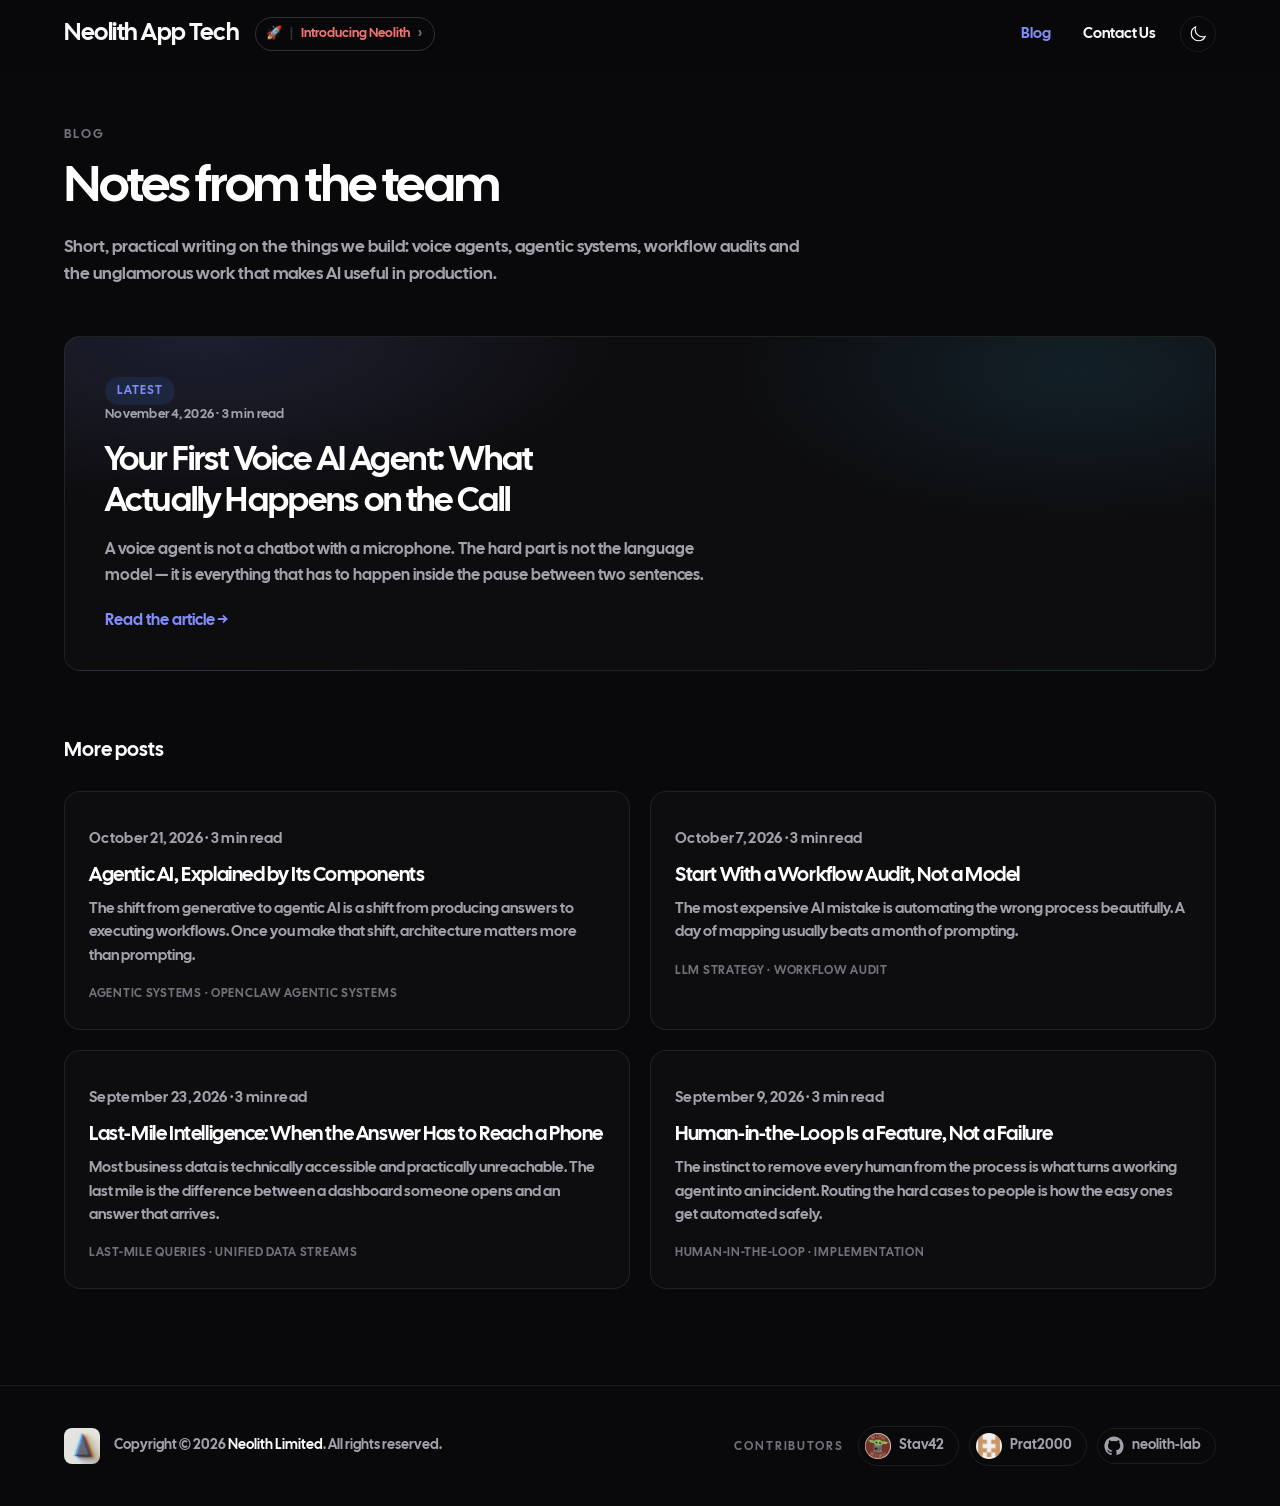
==== blog/index.html @ c1da1bc9 "Add blog: five 3-minute posts on the site's topics - blog/index.html lists the posts, with the voice" ====
<!DOCTYPE html>
<html lang="en" data-theme="dark">
<head>
<meta charset="utf-8">
<meta name="viewport" content="width=device-width, initial-scale=1">
<title>Blog | Neolith</title>
<meta name="description" content="Notes from the Neolith team on voice AI agents, agentic systems, workflow audits and getting intelligence to the last mile.">
<link rel="canonical" href="https://neolith-lab.github.io/blog/">
<meta property="og:title" content="Blog | Neolith">
<meta property="og:description" content="Notes from the Neolith team on voice AI agents, agentic systems, workflow audits and getting intelligence to the last mile.">
<meta property="og:url" content="https://neolith-lab.github.io/blog/">
<meta property="og:type" content="article">
<meta property="og:site_name" content="Neolith">
<link rel="icon" href="../assets/logo.svg">
<link rel="apple-touch-icon" href="../assets/logo.svg">
<link rel="stylesheet" href="../styles.css">
</head>
<body>

<header class="site-header" id="top">
  <div class="container header-inner">
    <div class="brand">
      <a class="brand-mark" href="../">Neolith App Tech</a>
      <a class="badge" href="../#services">
        <span>🚀</span><span class="sep">|</span>
        <span class="label">Introducing Neolith</span>
        <span class="chev">›</span>
      </a>
    </div>
    <nav class="header-nav">
      <a href="index.html" class="is-active">Blog</a>
      <a href="mailto:sales@neolithapp.com">Contact Us</a>
      <button class="theme-toggle" type="button" id="theme-toggle" aria-label="Toggle theme">
        <svg class="icon-sun" viewBox="0 0 24 24" fill="none" stroke="currentColor" stroke-width="1.5"><path stroke-linecap="round" stroke-linejoin="round" d="M12 3v2.25m6.364.386-1.591 1.591M21 12h-2.25m-.386 6.364-1.591-1.591M12 18.75V21m-4.773-4.227-1.591 1.591M5.25 12H3m4.227-4.773L5.636 5.636M15.75 12a3.75 3.75 0 1 1-7.5 0 3.75 3.75 0 0 1 7.5 0Z"/></svg>
        <svg class="icon-moon" viewBox="0 0 24 24" fill="none" stroke="currentColor" stroke-width="1.5"><path stroke-linecap="round" stroke-linejoin="round" d="M21.752 15.002A9.72 9.72 0 0 1 18 15.75c-5.385 0-9.75-4.365-9.75-9.75 0-1.33.266-2.597.748-3.752A9.753 9.753 0 0 0 3 11.25C3 16.635 7.365 21 12.75 21a9.753 9.753 0 0 0 9.002-5.998Z"/></svg>
      </button>
    </nav>
  </div>
</header>
<main>
  <section class="blog">
    <div class="container">
      <div class="blog-head">
        <p class="eyebrow">Blog</p>
        <h1>Notes from the team</h1>
        <p class="blog-intro">Short, practical writing on the things we build: voice agents, agentic systems, workflow audits and the unglamorous work that makes AI useful in production.</p>
      </div>

      <a class="featured-post" href="voice-ai-agent.html">
        <span class="tag">Latest</span>
        <p class="post-meta"><time datetime="2026-11-04">November 4, 2026</time> · 3 min read</p>
        <h2>Your First Voice AI Agent: What Actually Happens on the Call</h2>
        <p>A voice agent is not a chatbot with a microphone. The hard part is not the language model — it is everything that has to happen inside the pause between two sentences.</p>
        <span class="read-more">Read the article →</span>
      </a>

      <h2 class="post-list-title">More posts</h2>
      <div class="post-list">
        <a class="post-card" href="agentic-ai-components.html">
          <p class="post-meta"><time datetime="2026-10-21">October 21, 2026</time> · 3 min read</p>
          <h3>Agentic AI, Explained by Its Components</h3>
          <p>The shift from generative to agentic AI is a shift from producing answers to executing workflows. Once you make that shift, architecture matters more than prompting.</p>
          <span class="post-card-tags">Agentic Systems · Openclaw Agentic Systems</span>
        </a>
        <a class="post-card" href="workflow-audit-first.html">
          <p class="post-meta"><time datetime="2026-10-07">October 7, 2026</time> · 3 min read</p>
          <h3>Start With a Workflow Audit, Not a Model</h3>
          <p>The most expensive AI mistake is automating the wrong process beautifully. A day of mapping usually beats a month of prompting.</p>
          <span class="post-card-tags">LLM Strategy · Workflow Audit</span>
        </a>
        <a class="post-card" href="last-mile-intelligence.html">
          <p class="post-meta"><time datetime="2026-09-23">September 23, 2026</time> · 3 min read</p>
          <h3>Last-Mile Intelligence: When the Answer Has to Reach a Phone</h3>
          <p>Most business data is technically accessible and practically unreachable. The last mile is the difference between a dashboard someone opens and an answer that arrives.</p>
          <span class="post-card-tags">Last-Mile Queries · Unified Data Streams</span>
        </a>
        <a class="post-card" href="human-in-the-loop.html">
          <p class="post-meta"><time datetime="2026-09-09">September 9, 2026</time> · 3 min read</p>
          <h3>Human-in-the-Loop Is a Feature, Not a Failure</h3>
          <p>The instinct to remove every human from the process is what turns a working agent into an incident. Routing the hard cases to people is how the easy ones get automated safely.</p>
          <span class="post-card-tags">Human-in-the-Loop · Implementation</span>
        </a>
      </div>
    </div>
  </section>
</main>

<footer class="site-footer">
  <div class="container footer-inner">
    <div class="footer-brand">
      <img src="../assets/Neolith_logo.jpeg" alt="Neolith" width="36" height="36">
      <p>Copyright © 2026 <strong>Neolith Limited</strong>. All rights reserved.</p>
    </div>
    <div class="footer-contributors">
      <span class="label">Contributors</span>
      <a href="https://github.com/Stav42">
        <img src="../assets/contributors/stav42.png" alt="" width="26" height="26" loading="lazy">
        Stav42
      </a>
      <a href="https://github.com/Prat2000">
        <img src="../assets/contributors/prat2000.png" alt="" width="26" height="26" loading="lazy">
        Prat2000
      </a>
      <a href="https://github.com/neolith-lab" title="Neolith on GitHub">
        <svg viewBox="0 0 24 24" width="20" height="20" fill="currentColor" aria-hidden="true"><path d="M12 .5C5.73.5.5 5.73.5 12c0 5.08 3.29 9.39 7.86 10.91.58.11.79-.25.79-.56v-2.17c-3.2.7-3.88-1.37-3.88-1.37-.53-1.34-1.29-1.7-1.29-1.7-1.06-.72.08-.71.08-.71 1.17.08 1.78 1.2 1.78 1.2 1.04 1.79 2.73 1.27 3.4.97.1-.75.4-1.27.73-1.56-2.55-.29-5.23-1.28-5.23-5.7 0-1.26.45-2.29 1.19-3.09-.12-.29-.52-1.47.11-3.06 0 0 .97-.31 3.18 1.18a11.1 11.1 0 0 1 5.79 0c2.2-1.49 3.17-1.18 3.17-1.18.63 1.59.24 2.77.12 3.06.74.8 1.18 1.83 1.18 3.09 0 4.43-2.69 5.41-5.25 5.69.41.36.78 1.06.78 2.14v3.18c0 .31.21.68.8.56A11.5 11.5 0 0 0 23.5 12C23.5 5.73 18.27.5 12 .5Z"/></svg>
        neolith-lab
      </a>
    </div>
  </div>
</footer>

<script>
(function () {
  var root = document.documentElement;
  var btn = document.getElementById('theme-toggle');
  try {
    var saved = localStorage.getItem('theme');
    if (saved === 'light' || saved === 'dark') root.setAttribute('data-theme', saved);
  } catch (e) {}
  btn.addEventListener('click', function () {
    var next = root.getAttribute('data-theme') === 'dark' ? 'light' : 'dark';
    root.setAttribute('data-theme', next);
    try { localStorage.setItem('theme', next); } catch (e) {}
  });
  var header = document.querySelector('.site-header');
  window.addEventListener('scroll', function () {
    header.classList.toggle('is-stuck', window.scrollY > 8);
  }, { passive: true });
})();
</script>
</body>
</html>
---- styles.css ----
/* ==========================================================================
   Neolith — company site (static rebuild of neolithapp.com/en)
   Dark theme is the default, matching the live site. Light theme via
   the header toggle, which sets [data-theme="light"] on <html>.
   ========================================================================== */

@font-face {
  font-family: "Neolith Sans";
  src: url("assets/fonts/neolith-sans.woff2") format("woff2");
  font-weight: 100 900;
  font-display: swap;
}
@font-face {
  font-family: "Neolith Mono";
  src: url("assets/fonts/neolith-mono.woff2") format("woff2");
  font-weight: 100 900;
  font-display: swap;
}

:root {
  --bg: #09090b;            /* zinc-950, matches live body background */
  --bg-elevated: #101013;
  --fg: #fafafa;
  --fg-strong: #ffffff;
  --muted: #a1a1aa;         /* zinc-400 */
  --muted-soft: #71717a;    /* zinc-500 */
  --card: rgba(255, 255, 255, 0.02);
  --card-hover: rgba(255, 255, 255, 0.045);
  --border: rgba(255, 255, 255, 0.08);
  --border-strong: rgba(255, 255, 255, 0.16);
  --accent: #3b82f6;        /* blue-500 — icons and buttons */
  --accent-soft: rgba(59, 130, 246, 0.12);
  --accent-2: #818cf8;      /* indigo-400 — hero wordmark */
  --accent-3: #38bdf8;      /* sky-400 */
  --radius: 0.75rem;
  --radius-lg: 1rem;
  --max: 1200px;
  --font-sans: "Neolith Sans", ui-sans-serif, system-ui, -apple-system,
    "Segoe UI", Roboto, sans-serif;
  --font-mono: "Neolith Mono", ui-monospace, SFMono-Regular, Menlo, monospace;
  color-scheme: dark;
}

[data-theme="light"] {
  --bg: #ffffff;
  --bg-elevated: #fafafa;
  --fg: #18181b;
  --fg-strong: #09090b;
  --muted: #52525b;
  --muted-soft: #71717a;
  --card: rgba(0, 0, 0, 0.015);
  --card-hover: rgba(0, 0, 0, 0.035);
  --border: rgba(0, 0, 0, 0.09);
  --border-strong: rgba(0, 0, 0, 0.18);
  color-scheme: light;
}

* { box-sizing: border-box; }

html { scroll-behavior: smooth; }

body {
  margin: 0;
  background: var(--bg);
  color: var(--fg);
  font-family: var(--font-sans);
  font-size: 16px;
  line-height: 1.6;
  -webkit-font-smoothing: antialiased;
  overflow-x: hidden;
}

a { color: inherit; text-decoration: none; }

img { max-width: 100%; display: block; }

.container {
  width: 100%;
  max-width: var(--max);
  margin: 0 auto;
  padding: 0 24px;
}

/* ------------------------------------------------------------------ header */

.site-header {
  position: sticky;
  top: 0;
  z-index: 50;
  backdrop-filter: blur(12px);
  background: color-mix(in srgb, var(--bg) 80%, transparent);
  border-bottom: 1px solid transparent;
}
.site-header.is-stuck { border-bottom-color: var(--border); }

.header-inner {
  display: flex;
  align-items: center;
  justify-content: space-between;
  gap: 16px;
  height: 68px;
}

.brand {
  display: flex;
  align-items: center;
  gap: 16px;
  min-width: 0;
}
.brand-mark {
  font-size: 1.5rem;
  font-weight: 600;
  letter-spacing: -0.02em;
  white-space: nowrap;
}
.brand-mark span { color: var(--accent-2); }

.badge {
  display: inline-flex;
  align-items: center;
  gap: 8px;
  padding: 6px 12px 6px 10px;
  border: 1px solid var(--border-strong);
  border-radius: 999px;
  font-size: 0.8125rem;
  color: var(--muted);
  white-space: nowrap;
  transition: border-color 0.2s, color 0.2s;
}
.badge:hover { border-color: var(--accent); color: var(--fg); }
.badge .sep { color: var(--border-strong); }
.badge .label { color: #f87171; }
.badge .chev { opacity: 0.7; }

.header-nav {
  display: flex;
  align-items: center;
  gap: 8px;
}
.header-nav a {
  padding: 8px 12px;
  font-size: 0.9375rem;
  color: var(--fg);
  border-radius: 8px;
  transition: color 0.2s, background 0.2s;
}
.header-nav a:hover { color: var(--accent-2); background: var(--card-hover); }

.theme-toggle {
  display: inline-flex;
  align-items: center;
  justify-content: center;
  width: 36px;
  height: 36px;
  margin-left: 4px;
  padding: 0;
  background: transparent;
  border: 1px solid var(--border);
  border-radius: 999px;
  color: var(--fg);
  cursor: pointer;
  transition: border-color 0.2s, color 0.2s;
}
.theme-toggle:hover { border-color: var(--accent); color: var(--accent-2); }
.theme-toggle svg { width: 18px; height: 18px; }
[data-theme="light"] .icon-moon,
[data-theme="dark"] .icon-sun { display: none; }

/* -------------------------------------------------------------------- hero */

.hero {
  position: relative;
  padding: 56px 0 96px;
}
/* decorative light streaks behind the hero, like the live site */
.hero::before {
  content: "";
  position: absolute;
  inset: -20% -10% auto -10%;
  height: 620px;
  background:
    radial-gradient(420px 300px at 62% 8%, rgba(129, 140, 248, 0.16), transparent 70%),
    radial-gradient(360px 260px at 76% 26%, rgba(236, 72, 153, 0.10), transparent 70%),
    radial-gradient(300px 240px at 52% 36%, rgba(56, 189, 248, 0.10), transparent 70%);
  filter: blur(10px);
  pointer-events: none;
}
.hero > .container { position: relative; z-index: 1; }

.hero-grid {
  display: grid;
  grid-template-columns: minmax(0, 1.05fr) minmax(0, 1fr);
  gap: 56px;
  align-items: start;
}

.hero-copy { padding-top: 40px; }

.hero h1 {
  margin: 0;
  font-size: clamp(2.75rem, 5vw, 4rem);
  line-height: 1.06;
  letter-spacing: -0.03em;
  font-weight: 700;
  color: var(--fg-strong);
  text-wrap: balance;
}
.hero h1 .accent {
  background: linear-gradient(100deg, var(--accent-2), var(--accent-3));
  -webkit-background-clip: text;
  background-clip: text;
  color: transparent;
}

.hero-sub {
  margin: 24px 0 0;
  font-size: 1.125rem;
  color: var(--muted);
  max-width: 32ch;
}

.hero-actions {
  display: flex;
  align-items: center;
  gap: 24px;
  flex-wrap: wrap;
  margin-top: 32px;
}

.btn-primary {
  display: inline-flex;
  align-items: center;
  gap: 8px;
  padding: 12px 24px;
  background: var(--accent);
  color: #fff;
  font-weight: 600;
  border-radius: 10px;
  transition: filter 0.2s, transform 0.2s;
}
.btn-primary:hover { filter: brightness(1.1); transform: translateY(-1px); }

/* co-founders — the two linked contributor avatars */
.contributors-inline {
  display: flex;
  align-items: center;
  gap: 12px;
}
.avatar-stack { display: flex; }
.avatar-stack a {
  display: block;
  width: 52px;
  height: 52px;
  border-radius: 999px;
  border: 2px solid var(--bg);
  overflow: hidden;
  margin-left: -14px;
  transition: transform 0.3s, z-index 0.3s;
}
.avatar-stack a:first-child { margin-left: 0; }
.avatar-stack a:hover { transform: scale(1.08) translateY(-2px); z-index: 2; }
.avatar-stack img { width: 100%; height: 100%; object-fit: cover; }

.contributors-inline .who { font-size: 0.875rem; line-height: 1.35; }
.contributors-inline .who strong { display: block; font-weight: 600; }
.contributors-inline .who span { color: var(--muted); }

/* ------------------------------------------------------- capability cards */

.card-grid {
  display: grid;
  grid-template-columns: repeat(2, minmax(0, 1fr));
  gap: 16px;
}
.card-grid .card:nth-child(odd) { margin-top: 0; }
.card-grid .card:nth-child(even) { margin-top: 40px; }

.card {
  position: relative;
  padding: 24px 22px;
  background: var(--card);
  border: 1px solid var(--border);
  border-radius: var(--radius-lg);
  overflow: hidden;
  transition: background 0.25s, border-color 0.25s, transform 0.25s;
}
.card:hover {
  background: var(--card-hover);
  border-color: var(--border-strong);
  transform: translateY(-3px);
}
/* thin coloured rule along the top edge, as on the live cards */
.card::before {
  content: "";
  position: absolute;
  top: 0;
  left: 22px;
  width: 56px;
  height: 2px;
  border-radius: 2px;
  background: linear-gradient(90deg, var(--accent), var(--accent-2));
}
.card:nth-child(2)::before { background: linear-gradient(90deg, #f59e0b, #ef4444); }
.card:nth-child(3)::before { background: linear-gradient(90deg, #22c55e, #14b8a6); }
.card:nth-child(4)::before { background: linear-gradient(90deg, var(--accent-3), var(--accent-2)); }
.card:nth-child(5)::before { background: linear-gradient(90deg, #a855f7, #ec4899); }
.card:nth-child(6)::before { background: linear-gradient(90deg, #f97316, #f59e0b); }
.card:nth-child(7)::before { background: linear-gradient(90deg, #14b8a6, var(--accent-3)); }

.card-icon {
  display: inline-flex;
  align-items: center;
  justify-content: center;
  width: 34px;
  height: 34px;
  border-radius: 9px;
  border: 1px solid var(--border);
  background: var(--card-hover);
  color: var(--fg);
  margin-bottom: 18px;
}
.card-icon svg { width: 17px; height: 17px; }

.card h3 {
  margin: 0 0 10px;
  font-size: 1.25rem;
  font-weight: 600;
  letter-spacing: -0.015em;
  color: var(--fg-strong);
}
.card p {
  margin: 0;
  font-size: 0.9375rem;
  line-height: 1.55;
  color: var(--muted);
}

/* ---------------------------------------------------------------- services */

.services { padding: 64px 0 96px; }

.section-head { text-align: center; margin-bottom: 72px; }
.section-head .eyebrow {
  margin: 0;
  font-size: 0.8125rem;
  font-weight: 500;
  letter-spacing: 0.18em;
  text-transform: uppercase;
  color: var(--muted-soft);
}
.section-head h2 {
  margin: 14px auto 0;
  font-size: clamp(1.875rem, 3.4vw, 3rem);
  line-height: 1.15;
  letter-spacing: -0.025em;
  font-weight: 600;
  color: var(--fg-strong);
  max-width: 22ch;
}

.service {
  display: grid;
  grid-template-columns: minmax(0, 1fr) minmax(0, 1.15fr);
  gap: 64px;
  align-items: center;
  margin-bottom: 96px;
}
.service:last-child { margin-bottom: 0; }
.service:nth-child(even) .service-copy { order: 2; }

.service-copy h3 {
  margin: 0;
  font-size: clamp(1.5rem, 2.4vw, 1.875rem);
  line-height: 1.25;
  font-weight: 700;
  letter-spacing: -0.02em;
  color: var(--fg-strong);
}
.service-copy > p {
  margin: 14px 0 0;
  color: var(--muted);
  font-size: 1rem;
}

.sub-feature {
  display: flex;
  gap: 18px;
  align-items: flex-start;
  margin-top: 30px;
}
.sub-feature .icon {
  flex-shrink: 0;
  display: flex;
  align-items: center;
  justify-content: center;
  width: 40px;
  height: 40px;
  border-radius: 10px;
  background: var(--accent-soft);
  color: var(--accent);
}
.sub-feature .icon svg { width: 22px; height: 22px; }
.sub-feature h4 {
  margin: 2px 0 0;
  font-size: 1rem;
  font-weight: 600;
  color: var(--fg-strong);
}
.sub-feature p {
  margin: 5px 0 0;
  font-size: 0.875rem;
  line-height: 1.6;
  color: var(--muted);
}

.service-visual img {
  width: 100%;
  height: auto;
  border-radius: var(--radius-lg);
  border: 1px solid var(--border);
  box-shadow: 0 24px 60px rgba(0, 0, 0, 0.45);
}

/* ------------------------------------------------------------------ footer */

.site-footer { border-top: 1px solid var(--border); padding: 40px 0; }
.footer-inner {
  display: flex;
  flex-wrap: wrap;
  align-items: center;
  justify-content: space-between;
  gap: 20px;
}
.footer-brand { display: flex; align-items: center; gap: 14px; }
.footer-brand img { width: 36px; height: 36px; border-radius: 8px; }
.footer-brand p { margin: 0; font-size: 0.875rem; color: var(--muted); line-height: 1.7; }
.footer-brand strong { color: var(--fg); font-weight: 600; }

.footer-contributors { display: flex; align-items: center; gap: 10px; flex-wrap: wrap; }
.footer-contributors .label {
  font-size: 0.75rem;
  letter-spacing: 0.16em;
  text-transform: uppercase;
  color: var(--muted-soft);
  margin-right: 4px;
}
.footer-contributors a {
  display: inline-flex;
  align-items: center;
  gap: 8px;
  padding: 6px 14px 6px 6px;
  border: 1px solid var(--border);
  border-radius: 999px;
  font-size: 0.875rem;
  color: var(--muted);
  transition: border-color 0.2s, color 0.2s;
}
.footer-contributors a:hover { border-color: var(--accent); color: var(--fg); }
.footer-contributors img {
  width: 26px;
  height: 26px;
  border-radius: 999px;
  object-fit: cover;
}

/* ------------------------------------------------------------- responsive */

@media (max-width: 1080px) {
  .hero-grid { grid-template-columns: minmax(0, 1fr); gap: 56px; }
  .hero-copy { padding-top: 8px; }
  .service { grid-template-columns: minmax(0, 1fr); gap: 32px; }
  .service:nth-child(even) .service-copy { order: 0; }
}

@media (max-width: 720px) {
  .badge { display: none; }
  .card-grid { grid-template-columns: minmax(0, 1fr); }
  .card-grid .card:nth-child(even) { margin-top: 0; }
  .hero { padding: 32px 0 64px; }
  .services, .service { padding-bottom: 0; }
  .service { margin-bottom: 64px; }
  .footer-inner { flex-direction: column; align-items: flex-start; }
}

@media (prefers-reduced-motion: reduce) {
  * { animation: none !important; transition: none !important; }
  html { scroll-behavior: auto; }
}

/* ==========================================================================
   Blog
   ========================================================================== */

.eyebrow {
  margin: 0;
  font-size: 0.8125rem;
  font-weight: 500;
  letter-spacing: 0.18em;
  text-transform: uppercase;
  color: var(--muted-soft);
}

.header-nav a.is-active { color: var(--accent-2); }

.blog { padding: 56px 0 96px; }

.blog-head { max-width: 46rem; margin-bottom: 48px; }
.blog-head h1 {
  margin: 14px 0 0;
  font-size: clamp(2.25rem, 4vw, 3.25rem);
  line-height: 1.1;
  letter-spacing: -0.03em;
  font-weight: 700;
  color: var(--fg-strong);
}
.blog-intro {
  margin: 18px 0 0;
  font-size: 1.0625rem;
  color: var(--muted);
}

.post-meta {
  margin: 0;
  font-size: 0.8125rem;
  letter-spacing: 0.02em;
  color: var(--muted-soft);
}

/* the newest post, pulled out on top */
.featured-post {
  position: relative;
  display: block;
  padding: 40px 40px 36px;
  margin-bottom: 64px;
  border: 1px solid var(--border);
  border-radius: var(--radius-lg);
  background:
    radial-gradient(600px 240px at 12% 0%, rgba(129, 140, 248, 0.14), transparent 70%),
    radial-gradient(500px 220px at 88% 10%, rgba(56, 189, 248, 0.10), transparent 70%),
    var(--card);
  transition: border-color 0.25s, transform 0.25s;
}
.featured-post:hover { border-color: var(--border-strong); transform: translateY(-3px); }
.featured-post h2 {
  margin: 16px 0 0;
  font-size: clamp(1.5rem, 2.8vw, 2.125rem);
  line-height: 1.2;
  letter-spacing: -0.025em;
  font-weight: 700;
  color: var(--fg-strong);
  max-width: 26ch;
}
.featured-post > p {
  margin: 14px 0 0;
  max-width: 62ch;
  color: var(--muted);
}
.featured-post .post-meta { margin-top: 16px; }
.featured-post .post-meta:first-of-type { margin-top: 0; order: -1; }

.tag {
  display: inline-block;
  padding: 4px 12px;
  border-radius: 999px;
  background: var(--accent-soft);
  color: var(--accent-2);
  font-size: 0.75rem;
  font-weight: 600;
  letter-spacing: 0.08em;
  text-transform: uppercase;
}
.read-more {
  display: inline-block;
  margin-top: 20px;
  font-weight: 600;
  color: var(--accent-2);
}

.post-list-title {
  margin: 0 0 24px;
  font-size: 1.25rem;
  font-weight: 600;
  color: var(--fg-strong);
}

.post-list {
  display: grid;
  grid-template-columns: repeat(2, minmax(0, 1fr));
  gap: 20px;
}

.post-card {
  display: block;
  padding: 26px 24px;
  border: 1px solid var(--border);
  border-radius: var(--radius-lg);
  background: var(--card);
  transition: background 0.25s, border-color 0.25s, transform 0.25s;
}
.post-card:hover {
  background: var(--card-hover);
  border-color: var(--border-strong);
  transform: translateY(-3px);
}
.post-card h3 {
  margin: 12px 0 0;
  font-size: 1.25rem;
  line-height: 1.25;
  font-weight: 600;
  letter-spacing: -0.02em;
  color: var(--fg-strong);
}
.post-card p {
  margin: 10px 0 0;
  font-size: 0.9375rem;
  line-height: 1.55;
  color: var(--muted);
}
.post-card-tags {
  display: block;
  margin-top: 16px;
  font-size: 0.75rem;
  letter-spacing: 0.06em;
  text-transform: uppercase;
  color: var(--muted-soft);
}

/* ------------------------------------------------------------ article page */

.article {
  max-width: 720px;
  margin: 0 auto;
  padding: 56px 24px 96px;
}
.post-eyebrow {
  margin: 0 0 24px;
  font-size: 0.875rem;
}
.post-eyebrow a { color: var(--muted); }
.post-eyebrow a:hover { color: var(--accent-2); }

.article h1 {
  margin: 0;
  font-size: clamp(1.875rem, 3.6vw, 2.75rem);
  line-height: 1.15;
  letter-spacing: -0.03em;
  font-weight: 700;
  color: var(--fg-strong);
  text-wrap: balance;
}
.article .post-meta { margin-top: 18px; }
.post-lede {
  margin: 24px 0 0;
  padding-left: 20px;
  border-left: 2px solid var(--accent);
  font-size: 1.125rem;
  line-height: 1.6;
  color: var(--fg);
}

.post-body { margin-top: 40px; }
.post-body h2 {
  margin: 44px 0 0;
  font-size: 1.5rem;
  line-height: 1.3;
  letter-spacing: -0.02em;
  font-weight: 600;
  color: var(--fg-strong);
}
.post-body p {
  margin: 18px 0 0;
  font-size: 1.0625rem;
  line-height: 1.75;
  color: var(--muted);
}
.post-body ul {
  margin: 18px 0 0;
  padding-left: 22px;
}
.post-body li {
  margin: 10px 0 0;
  font-size: 1.0625rem;
  line-height: 1.7;
  color: var(--muted);
}
.post-body strong { color: var(--fg); font-weight: 600; }
.post-body em { color: var(--fg); }

.post-tags {
  display: flex;
  flex-wrap: wrap;
  gap: 10px;
  margin: 48px 0 0;
  padding: 0;
  list-style: none;
}
.post-tags li {
  padding: 5px 14px;
  border: 1px solid var(--border);
  border-radius: 999px;
  font-size: 0.8125rem;
  color: var(--muted);
}

.article-foot {
  display: flex;
  flex-wrap: wrap;
  align-items: center;
  gap: 16px;
  margin-top: 40px;
  padding-top: 40px;
  border-top: 1px solid var(--border);
}
.btn-ghost {
  display: inline-flex;
  align-items: center;
  padding: 12px 22px;
  border: 1px solid var(--border-strong);
  border-radius: 10px;
  font-weight: 600;
  color: var(--fg);
  transition: border-color 0.2s, color 0.2s;
}
.btn-ghost:hover { border-color: var(--accent); color: var(--accent-2); }

@media (max-width: 720px) {
  .post-list { grid-template-columns: minmax(0, 1fr); }
  .featured-post { padding: 28px 22px 26px; }
  .blog { padding: 32px 0 64px; }
  .article { padding: 32px 24px 64px; }
}
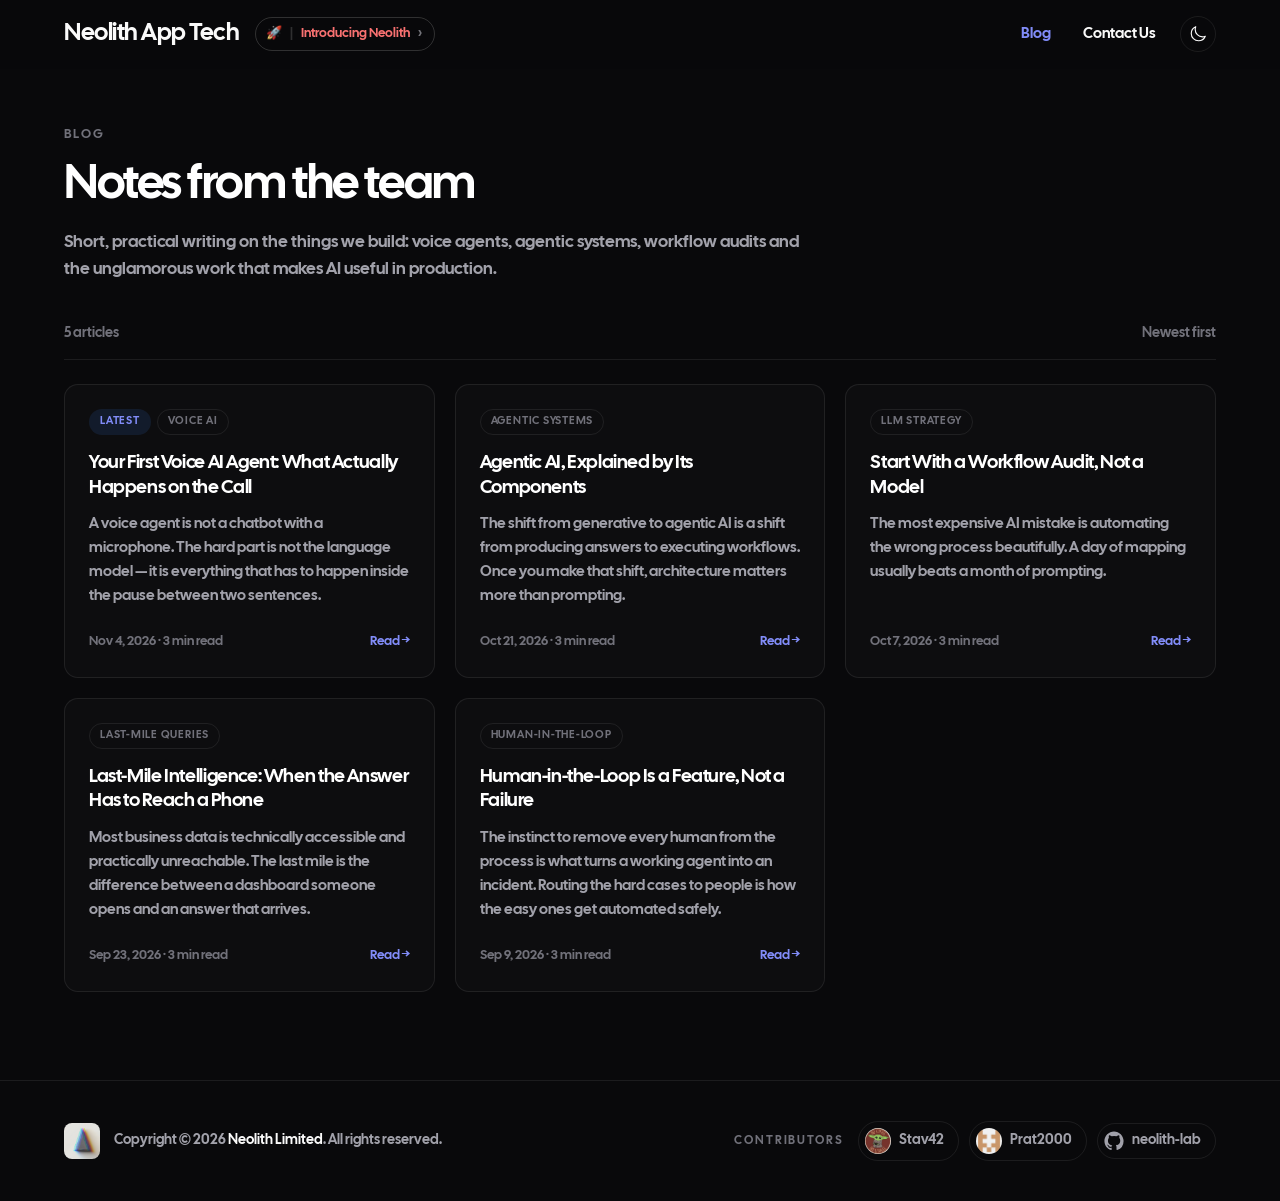
==== commit c13a33ba: "Rework the blog into a conventional reader layout Index: every post is its own equal card in a respo" ====
--- a/blog/index.html
+++ b/blog/index.html
@@ -46,39 +46,67 @@
         <p class="blog-intro">Short, practical writing on the things we build: voice agents, agentic systems, workflow audits and the unglamorous work that makes AI useful in production.</p>
       </div>
 
-      <a class="featured-post" href="voice-ai-agent.html">
-        <span class="tag">Latest</span>
-        <p class="post-meta"><time datetime="2026-11-04">November 4, 2026</time> · 3 min read</p>
-        <h2>Your First Voice AI Agent: What Actually Happens on the Call</h2>
-        <p>A voice agent is not a chatbot with a microphone. The hard part is not the language model — it is everything that has to happen inside the pause between two sentences.</p>
-        <span class="read-more">Read the article →</span>
-      </a>
+      <div class="blog-bar">
+        <span>5 articles</span>
+        <span>Newest first</span>
+      </div>
 
-      <h2 class="post-list-title">More posts</h2>
-      <div class="post-list">
+      <div class="post-grid">
+        <a class="post-card" href="voice-ai-agent.html">
+          <ul class="card-tags">
+            <li class="is-latest">Latest</li>
+            <li>Voice AI</li>
+          </ul>
+          <h2>Your First Voice AI Agent: What Actually Happens on the Call</h2>
+          <p class="excerpt">A voice agent is not a chatbot with a microphone. The hard part is not the language model — it is everything that has to happen inside the pause between two sentences.</p>
+          <div class="card-foot">
+            <span><time datetime="2026-11-04">Nov 4, 2026</time> · 3 min read</span>
+            <span class="read-more">Read →</span>
+          </div>
+        </a>
         <a class="post-card" href="agentic-ai-components.html">
-          <p class="post-meta"><time datetime="2026-10-21">October 21, 2026</time> · 3 min read</p>
-          <h3>Agentic AI, Explained by Its Components</h3>
-          <p>The shift from generative to agentic AI is a shift from producing answers to executing workflows. Once you make that shift, architecture matters more than prompting.</p>
-          <span class="post-card-tags">Agentic Systems · Openclaw Agentic Systems</span>
+          <ul class="card-tags">
+            <li>Agentic Systems</li>
+          </ul>
+          <h2>Agentic AI, Explained by Its Components</h2>
+          <p class="excerpt">The shift from generative to agentic AI is a shift from producing answers to executing workflows. Once you make that shift, architecture matters more than prompting.</p>
+          <div class="card-foot">
+            <span><time datetime="2026-10-21">Oct 21, 2026</time> · 3 min read</span>
+            <span class="read-more">Read →</span>
+          </div>
         </a>
         <a class="post-card" href="workflow-audit-first.html">
-          <p class="post-meta"><time datetime="2026-10-07">October 7, 2026</time> · 3 min read</p>
-          <h3>Start With a Workflow Audit, Not a Model</h3>
-          <p>The most expensive AI mistake is automating the wrong process beautifully. A day of mapping usually beats a month of prompting.</p>
-          <span class="post-card-tags">LLM Strategy · Workflow Audit</span>
+          <ul class="card-tags">
+            <li>LLM Strategy</li>
+          </ul>
+          <h2>Start With a Workflow Audit, Not a Model</h2>
+          <p class="excerpt">The most expensive AI mistake is automating the wrong process beautifully. A day of mapping usually beats a month of prompting.</p>
+          <div class="card-foot">
+            <span><time datetime="2026-10-07">Oct 7, 2026</time> · 3 min read</span>
+            <span class="read-more">Read →</span>
+          </div>
         </a>
         <a class="post-card" href="last-mile-intelligence.html">
-          <p class="post-meta"><time datetime="2026-09-23">September 23, 2026</time> · 3 min read</p>
-          <h3>Last-Mile Intelligence: When the Answer Has to Reach a Phone</h3>
-          <p>Most business data is technically accessible and practically unreachable. The last mile is the difference between a dashboard someone opens and an answer that arrives.</p>
-          <span class="post-card-tags">Last-Mile Queries · Unified Data Streams</span>
+          <ul class="card-tags">
+            <li>Last-Mile Queries</li>
+          </ul>
+          <h2>Last-Mile Intelligence: When the Answer Has to Reach a Phone</h2>
+          <p class="excerpt">Most business data is technically accessible and practically unreachable. The last mile is the difference between a dashboard someone opens and an answer that arrives.</p>
+          <div class="card-foot">
+            <span><time datetime="2026-09-23">Sep 23, 2026</time> · 3 min read</span>
+            <span class="read-more">Read →</span>
+          </div>
         </a>
         <a class="post-card" href="human-in-the-loop.html">
-          <p class="post-meta"><time datetime="2026-09-09">September 9, 2026</time> · 3 min read</p>
-          <h3>Human-in-the-Loop Is a Feature, Not a Failure</h3>
-          <p>The instinct to remove every human from the process is what turns a working agent into an incident. Routing the hard cases to people is how the easy ones get automated safely.</p>
-          <span class="post-card-tags">Human-in-the-Loop · Implementation</span>
+          <ul class="card-tags">
+            <li>Human-in-the-Loop</li>
+          </ul>
+          <h2>Human-in-the-Loop Is a Feature, Not a Failure</h2>
+          <p class="excerpt">The instinct to remove every human from the process is what turns a working agent into an incident. Routing the hard cases to people is how the easy ones get automated safely.</p>
+          <div class="card-foot">
+            <span><time datetime="2026-09-09">Sep 9, 2026</time> · 3 min read</span>
+            <span class="read-more">Read →</span>
+          </div>
         </a>
       </div>
     </div>
--- a/styles.css
+++ b/styles.css
@@ -24,6 +24,7 @@
   --fg-strong: #ffffff;
   --muted: #a1a1aa;         /* zinc-400 */
   --muted-soft: #71717a;    /* zinc-500 */
+  --body: #d4d4d8;          /* long-form reading text, brighter than --muted */
   --card: rgba(255, 255, 255, 0.02);
   --card-hover: rgba(255, 255, 255, 0.045);
   --border: rgba(255, 255, 255, 0.08);
@@ -48,6 +49,7 @@
   --fg-strong: #09090b;
   --muted: #52525b;
   --muted-soft: #71717a;
+  --body: #3f3f46;
   --card: rgba(0, 0, 0, 0.015);
   --card-hover: rgba(0, 0, 0, 0.035);
   --border: rgba(0, 0, 0, 0.09);
@@ -474,6 +476,16 @@
 
 @media (max-width: 720px) {
   .badge { display: none; }
+  .header-inner { height: 60px; gap: 8px; }
+  .brand { gap: 8px; min-width: 0; }
+  .brand-mark { font-size: 1.0625rem; overflow: hidden; text-overflow: ellipsis; }
+  .header-nav { gap: 2px; flex-shrink: 0; }
+  .header-nav a {
+    padding: 6px 8px;
+    font-size: 0.875rem;
+    white-space: nowrap;
+  }
+  .theme-toggle { width: 32px; height: 32px; margin-left: 2px; }
   .card-grid { grid-template-columns: minmax(0, 1fr); }
   .card-grid .card:nth-child(even) { margin-top: 0; }
   .hero { padding: 32px 0 64px; }
@@ -502,98 +514,52 @@
 
 .header-nav a.is-active { color: var(--accent-2); }
 
-.blog { padding: 56px 0 96px; }
-
-.blog-head { max-width: 46rem; margin-bottom: 48px; }
+/* ------------------------------------------------------------- blog index */
+
+.blog { padding: 56px 0 88px; }
+
+.blog-head { max-width: 46rem; }
 .blog-head h1 {
   margin: 14px 0 0;
-  font-size: clamp(2.25rem, 4vw, 3.25rem);
+  font-size: clamp(2.25rem, 4vw, 3rem);
   line-height: 1.1;
   letter-spacing: -0.03em;
   font-weight: 700;
   color: var(--fg-strong);
 }
 .blog-intro {
-  margin: 18px 0 0;
+  margin: 16px 0 0;
   font-size: 1.0625rem;
   color: var(--muted);
 }
 
-.post-meta {
-  margin: 0;
-  font-size: 0.8125rem;
-  letter-spacing: 0.02em;
+.blog-bar {
+  display: flex;
+  align-items: center;
+  justify-content: space-between;
+  gap: 16px;
+  flex-wrap: wrap;
+  margin: 40px 0 24px;
+  padding-bottom: 14px;
+  border-bottom: 1px solid var(--border);
+  font-size: 0.875rem;
   color: var(--muted-soft);
 }
 
-/* the newest post, pulled out on top */
-.featured-post {
-  position: relative;
-  display: block;
-  padding: 40px 40px 36px;
-  margin-bottom: 64px;
-  border: 1px solid var(--border);
-  border-radius: var(--radius-lg);
-  background:
-    radial-gradient(600px 240px at 12% 0%, rgba(129, 140, 248, 0.14), transparent 70%),
-    radial-gradient(500px 220px at 88% 10%, rgba(56, 189, 248, 0.10), transparent 70%),
-    var(--card);
-  transition: border-color 0.25s, transform 0.25s;
-}
-.featured-post:hover { border-color: var(--border-strong); transform: translateY(-3px); }
-.featured-post h2 {
-  margin: 16px 0 0;
-  font-size: clamp(1.5rem, 2.8vw, 2.125rem);
-  line-height: 1.2;
-  letter-spacing: -0.025em;
-  font-weight: 700;
-  color: var(--fg-strong);
-  max-width: 26ch;
-}
-.featured-post > p {
-  margin: 14px 0 0;
-  max-width: 62ch;
-  color: var(--muted);
-}
-.featured-post .post-meta { margin-top: 16px; }
-.featured-post .post-meta:first-of-type { margin-top: 0; order: -1; }
-
-.tag {
-  display: inline-block;
-  padding: 4px 12px;
-  border-radius: 999px;
-  background: var(--accent-soft);
-  color: var(--accent-2);
-  font-size: 0.75rem;
-  font-weight: 600;
-  letter-spacing: 0.08em;
-  text-transform: uppercase;
-}
-.read-more {
-  display: inline-block;
-  margin-top: 20px;
-  font-weight: 600;
-  color: var(--accent-2);
-}
-
-.post-list-title {
-  margin: 0 0 24px;
-  font-size: 1.25rem;
-  font-weight: 600;
-  color: var(--fg-strong);
-}
-
-.post-list {
+.post-grid {
   display: grid;
-  grid-template-columns: repeat(2, minmax(0, 1fr));
+  grid-template-columns: repeat(3, minmax(0, 1fr));
   gap: 20px;
 }
 
+/* every article is its own card */
 .post-card {
-  display: block;
-  padding: 26px 24px;
-  border: 1px solid var(--border);
-  border-radius: var(--radius-lg);
+  display: flex;
+  flex-direction: column;
+  height: 100%;
+  padding: 24px;
+  border: 1px solid var(--border);
+  border-radius: 14px;
   background: var(--card);
   transition: background 0.25s, border-color 0.25s, transform 0.25s;
 }
@@ -602,35 +568,67 @@
   border-color: var(--border-strong);
   transform: translateY(-3px);
 }
-.post-card h3 {
-  margin: 12px 0 0;
-  font-size: 1.25rem;
-  line-height: 1.25;
-  font-weight: 600;
-  letter-spacing: -0.02em;
-  color: var(--fg-strong);
-}
-.post-card p {
-  margin: 10px 0 0;
-  font-size: 0.9375rem;
-  line-height: 1.55;
-  color: var(--muted);
-}
-.post-card-tags {
-  display: block;
-  margin-top: 16px;
-  font-size: 0.75rem;
-  letter-spacing: 0.06em;
+
+.post-card .card-tags {
+  display: flex;
+  flex-wrap: wrap;
+  gap: 6px;
+  margin: 0;
+  padding: 0;
+  list-style: none;
+}
+.post-card .card-tags li {
+  padding: 3px 10px;
+  border: 1px solid var(--border);
+  border-radius: 999px;
+  font-size: 0.6875rem;
+  letter-spacing: 0.07em;
   text-transform: uppercase;
   color: var(--muted-soft);
 }
-
-/* ------------------------------------------------------------ article page */
+.post-card .card-tags li.is-latest {
+  border-color: transparent;
+  background: var(--accent-soft);
+  color: var(--accent-2);
+  font-weight: 600;
+}
+
+.post-card h2 {
+  margin: 16px 0 0;
+  font-size: 1.1875rem;
+  line-height: 1.3;
+  letter-spacing: -0.02em;
+  font-weight: 600;
+  color: var(--fg-strong);
+}
+.post-card .excerpt {
+  margin: 12px 0 0;
+  font-size: 0.9375rem;
+  line-height: 1.6;
+  color: var(--muted);
+}
+.post-card .card-foot {
+  display: flex;
+  align-items: center;
+  justify-content: space-between;
+  gap: 12px;
+  margin-top: auto;
+  padding-top: 24px;
+  font-size: 0.8125rem;
+  color: var(--muted-soft);
+}
+.post-card .read-more {
+  font-weight: 600;
+  color: var(--accent-2);
+  white-space: nowrap;
+}
+
+/* ---------------------------------------------------------- article page */
 
 .article {
-  max-width: 720px;
+  max-width: 760px;
   margin: 0 auto;
-  padding: 56px 24px 96px;
+  padding: 56px 24px 88px;
 }
 .post-eyebrow {
   margin: 0 0 24px;
@@ -641,16 +639,33 @@
 
 .article h1 {
   margin: 0;
-  font-size: clamp(1.875rem, 3.6vw, 2.75rem);
-  line-height: 1.15;
+  font-size: clamp(1.875rem, 3.6vw, 2.625rem);
+  line-height: 1.16;
   letter-spacing: -0.03em;
   font-weight: 700;
   color: var(--fg-strong);
   text-wrap: balance;
 }
-.article .post-meta { margin-top: 18px; }
+
+.byline {
+  display: flex;
+  align-items: center;
+  gap: 12px;
+  margin-top: 24px;
+  font-size: 0.875rem;
+  color: var(--muted-soft);
+}
+.byline img {
+  width: 34px;
+  height: 34px;
+  border-radius: 999px;
+  border: 1px solid var(--border);
+  object-fit: cover;
+}
+.byline .who { color: var(--fg); font-weight: 600; }
+
 .post-lede {
-  margin: 24px 0 0;
+  margin: 28px 0 0;
   padding-left: 20px;
   border-left: 2px solid var(--accent);
   font-size: 1.125rem;
@@ -660,8 +675,10 @@
 
 .post-body { margin-top: 40px; }
 .post-body h2 {
-  margin: 44px 0 0;
-  font-size: 1.5rem;
+  margin: 48px 0 0;
+  padding-top: 24px;
+  border-top: 1px solid var(--border);
+  font-size: 1.4375rem;
   line-height: 1.3;
   letter-spacing: -0.02em;
   font-weight: 600;
@@ -670,21 +687,34 @@
 .post-body p {
   margin: 18px 0 0;
   font-size: 1.0625rem;
-  line-height: 1.75;
-  color: var(--muted);
+  line-height: 1.78;
+  color: var(--body);
 }
 .post-body ul {
   margin: 18px 0 0;
-  padding-left: 22px;
+  padding-left: 4px;
+  list-style: none;
 }
 .post-body li {
-  margin: 10px 0 0;
+  position: relative;
+  margin: 12px 0 0;
+  padding-left: 24px;
   font-size: 1.0625rem;
-  line-height: 1.7;
-  color: var(--muted);
-}
-.post-body strong { color: var(--fg); font-weight: 600; }
-.post-body em { color: var(--fg); }
+  line-height: 1.72;
+  color: var(--body);
+}
+.post-body li::before {
+  content: "";
+  position: absolute;
+  left: 4px;
+  top: 0.7em;
+  width: 6px;
+  height: 6px;
+  border-radius: 999px;
+  background: var(--accent);
+}
+.post-body strong { color: var(--fg-strong); font-weight: 600; }
+.post-body em { color: var(--fg); font-style: italic; }
 
 .post-tags {
   display: flex;
@@ -702,6 +732,39 @@
   color: var(--muted);
 }
 
+/* previous / next, the usual way to move through a blog */
+.post-nav {
+  display: grid;
+  grid-template-columns: repeat(2, minmax(0, 1fr));
+  gap: 16px;
+  margin-top: 40px;
+}
+.post-nav a {
+  display: block;
+  padding: 20px;
+  border: 1px solid var(--border);
+  border-radius: 12px;
+  background: var(--card);
+  transition: background 0.25s, border-color 0.25s;
+}
+.post-nav a:hover { background: var(--card-hover); border-color: var(--border-strong); }
+.post-nav .label {
+  display: block;
+  font-size: 0.6875rem;
+  letter-spacing: 0.12em;
+  text-transform: uppercase;
+  color: var(--muted-soft);
+}
+.post-nav strong {
+  display: block;
+  margin-top: 8px;
+  font-size: 0.9375rem;
+  font-weight: 600;
+  line-height: 1.4;
+  color: var(--fg-strong);
+}
+.post-nav .is-next { text-align: right; }
+
 .article-foot {
   display: flex;
   flex-wrap: wrap;
@@ -723,9 +786,14 @@
 }
 .btn-ghost:hover { border-color: var(--accent); color: var(--accent-2); }
 
-@media (max-width: 720px) {
-  .post-list { grid-template-columns: minmax(0, 1fr); }
-  .featured-post { padding: 28px 22px 26px; }
+@media (max-width: 1080px) {
+  .post-grid { grid-template-columns: repeat(2, minmax(0, 1fr)); }
+}
+@media (max-width: 680px) {
+  .post-grid { grid-template-columns: minmax(0, 1fr); }
+  .post-nav { grid-template-columns: minmax(0, 1fr); }
+  .post-nav .is-next { text-align: left; }
   .blog { padding: 32px 0 64px; }
   .article { padding: 32px 24px 64px; }
-}
+  .post-body h2 { margin-top: 40px; }
+}
